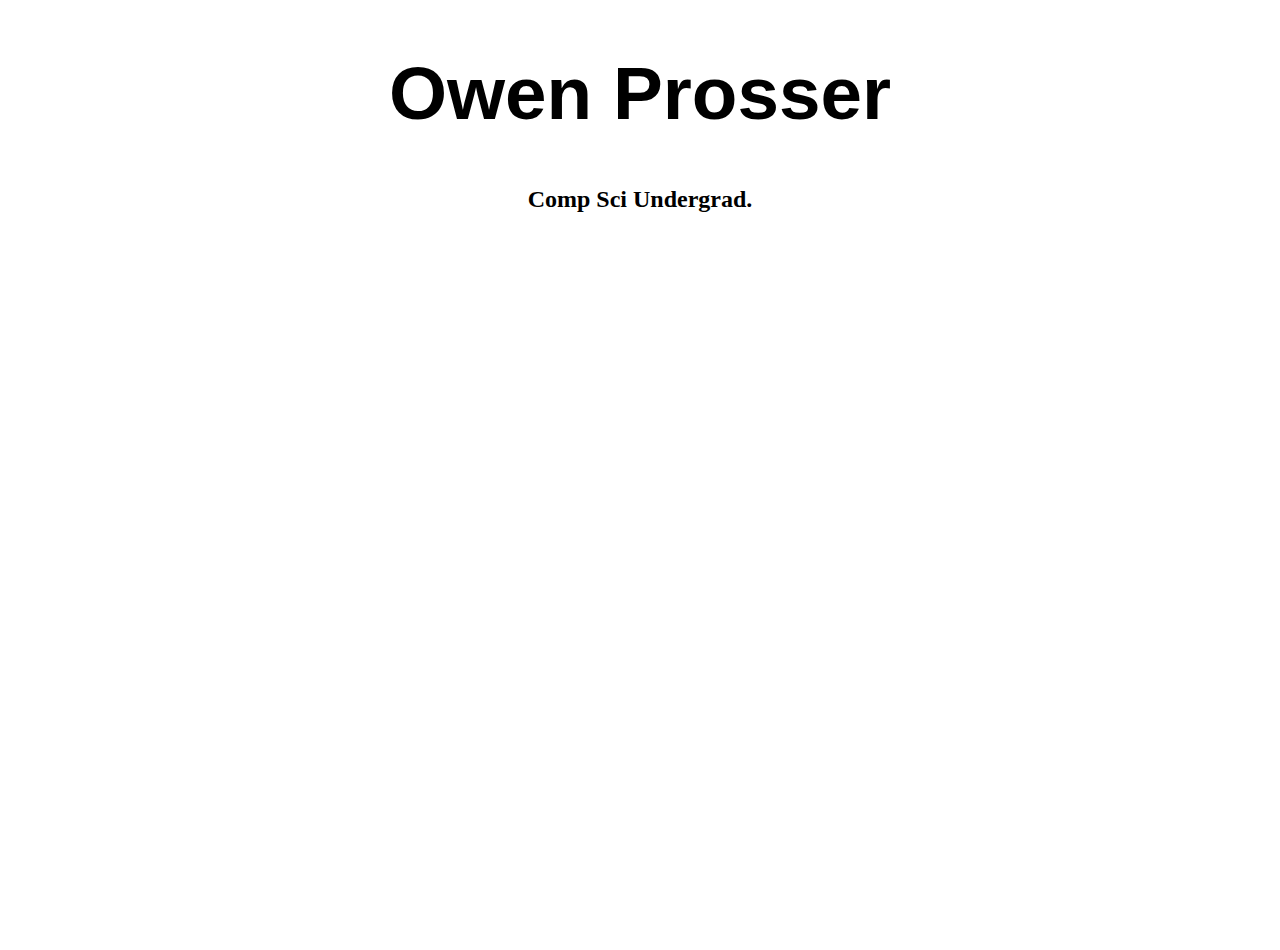
==== index.html @ d36f2c8b "init" ====
<!DOCTYPE html>
<html>
	<head>
		<link rel="stylesheet" type="text/css" href="style.css">

	</head>
	<body>

		<div class="midCol">
			<h1>
				Owen Prosser
			</h1>
			<h2>
				Comp Sci Undergrad.
			</h2>
		</div>

	<body>
</html>
---- style.css ----
html, body { 
  margin:0; 
  padding:0; 
  height:100%; 
}

.midCol{
	margin: auto;
	width: 40%;
	height: 100%;
	text-align: center;
	vertical-align: center;
}

h1{
	 font-family: "Helvetica";
	 font-size: 56pt;
}

p{
	 font-family: "Helvetica";
}
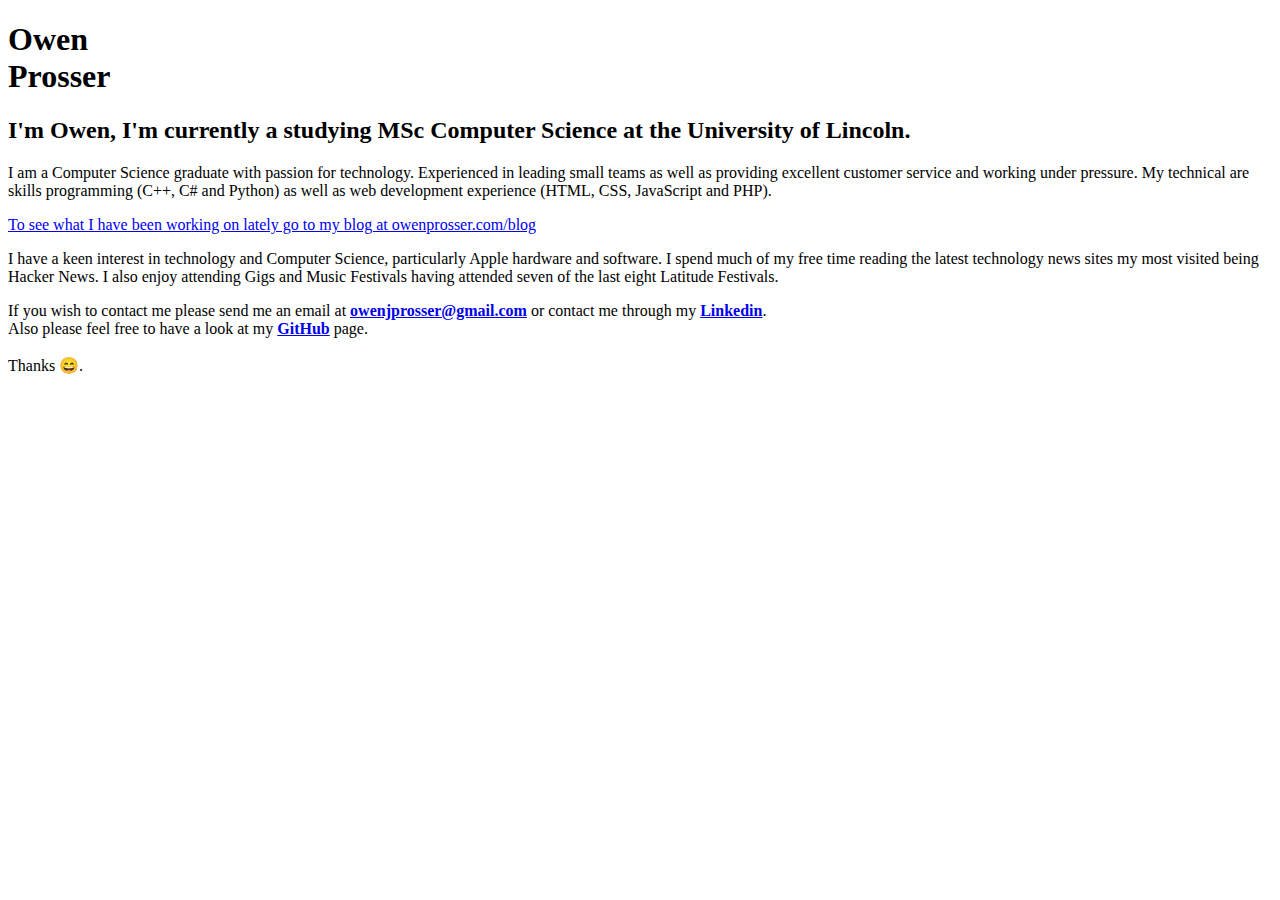
==== commit 2817863e: "init" ====
--- a/index.html
+++ b/index.html
@@ -1,19 +1,66 @@
 <!DOCTYPE html>
-<html>
+<html lang="en">
 	<head>
-		<link rel="stylesheet" type="text/css" href="style.css">
+		<!-- Regular data -->
+        <meta charset="utf-8">
+		<meta content="text/html; charset=utf-8" http-equiv="Content-Type">
+		<script src="jquery-3.3.1.min.js"></script>
+		
+		<!-- Description -->
+		<meta name="author" content="Owen Prosser"/>
+		<meta name="description" content="Owen Prosser - MSc Computer Science at the University of Lincoln."/>
+		<meta name="Resource-type" content="Document"/>
+		<meta name="viewport" content="width=device-width, initial-scale=1">
 
+		<link rel="shortcut icon" href="images/favicon.ico">
+  
+		<!-- Title -->
+		<title>Owen Prosser</title>
+		
+		<!-- CSS -->
+		<link href="http://owenprosser.com/css/style.css" rel="stylesheet" type="text/css">
+
+		<!-- Global site tag (gtag.js) - Google Analytics -->
+		<script async src="https://www.googletagmanager.com/gtag/js?id=UA-41904733-2"></script>
+		<script>
+		window.dataLayer = window.dataLayer || [];
+		function gtag(){dataLayer.push(arguments);}
+		gtag('js', new Date());
+
+		gtag('config', 'UA-41904733-2');
+		</script>
 	</head>
-	<body>
 
-		<div class="midCol">
-			<h1>
-				Owen Prosser
-			</h1>
-			<h2>
-				Comp Sci Undergrad.
-			</h2>
-		</div>
-
-	<body>
-</html>+<body>
+<h1>
+	<div class="text">
+		<div class="animate">Owen</div>
+	</div>
+	<div class="text">
+		<div class="animate delay">Prosser</div>
+	</div>
+</h1>
+<div class="about">
+	<h2 id="top">I'm Owen, I'm currently a studying MSc Computer Science at the University of Lincoln.</h2>
+	<p>I am a Computer Science graduate with passion for technology. Experienced in leading small teams as well as providing excellent customer service and working under pressure. My technical are skills programming (C++, C# and Python) as well as web development experience (HTML, CSS, JavaScript and PHP).</p>
+	<p><a href="http://owenprosser.com/blog" target="_self">To see what I have been working on lately go to my blog at owenprosser.com/blog</a></p>
+	<p>I have a keen interest in technology and Computer Science, particularly Apple hardware and software. I spend much of my free time reading the latest technology news sites my most visited being Hacker News. I also enjoy attending Gigs and Music Festivals having attended seven of the last eight Latitude Festivals.</p>
+	<p>If you wish to contact me please send me an email at
+        <b>
+            <script language="JavaScript">//Javascript to (hopefully) outsmart spambots
+                    var username = "&#111;&#119;&#101;&#110;j&#112;&#114;&#111;&#115;&#115;&#101;&#114;";
+                    var hostname = "&#103;&#109;&#097;&#105;&#108;.&#099;&#111;&#109;";
+                    var linktext = username + "&#064;" + hostname ;
+                    document.write("<a href='" + "mail" + "to:" + username + "@" + hostname + "'>" + linktext + "</a>");
+            </script>
+        </b>
+         or contact me through my 
+		<b><a href="https://www.linkedin.com/in/owenprosser" target="_blank">Linkedin</a></b>.
+		<br>Also please feel free to have a look at my 
+		<b><a href="https://www.github.com/owenprosser" target="_blank">GitHub</a></b>
+		page.
+        <br><br>Thanks 😄.
+	</p>
+</div>
+</body>
+</html>  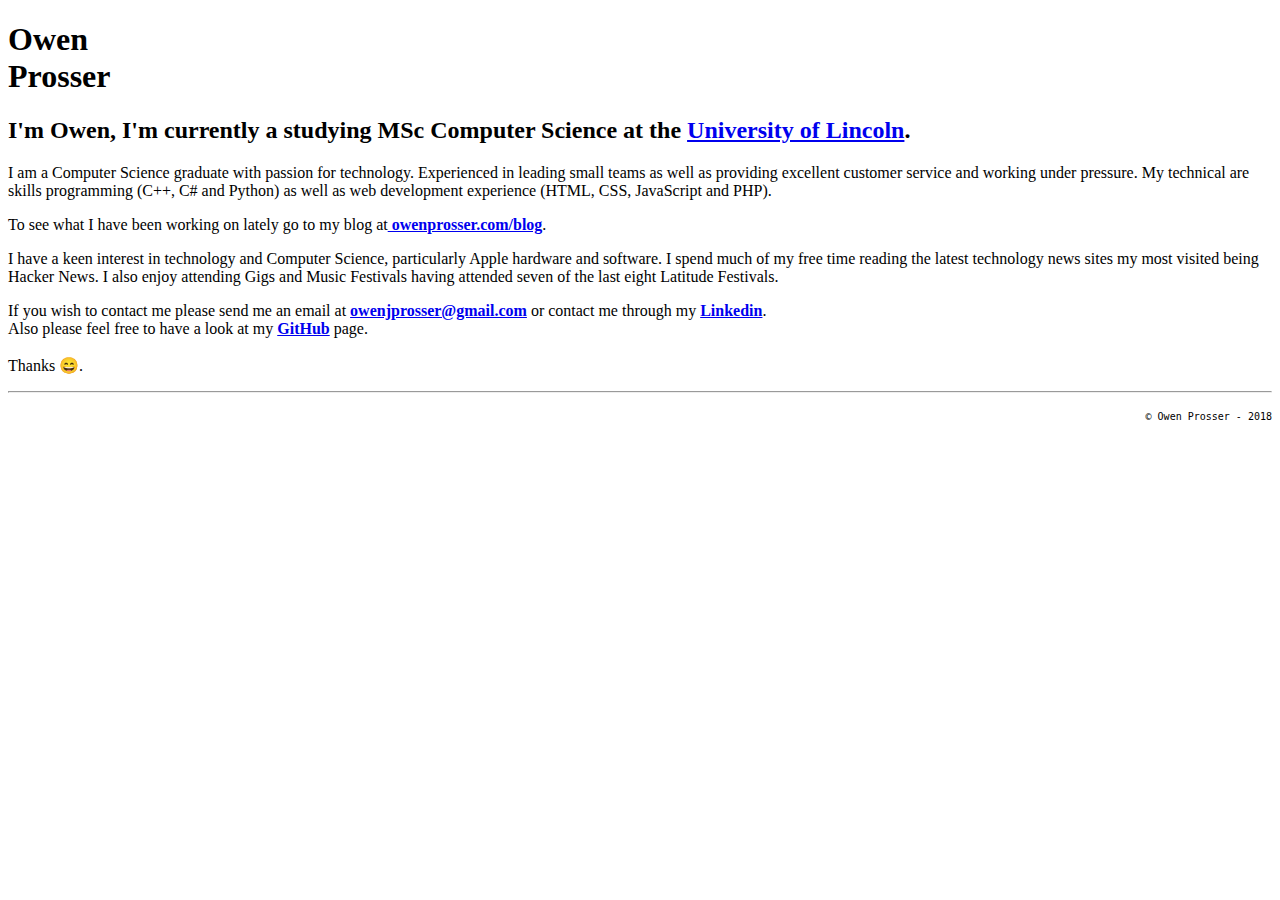
==== commit d92ea395: "small adjustments" ====
--- a/index.html
+++ b/index.html
@@ -41,9 +41,9 @@
 	</div>
 </h1>
 <div class="about">
-	<h2 id="top">I'm Owen, I'm currently a studying MSc Computer Science at the University of Lincoln.</h2>
+	<h2 id="top">I'm Owen, I'm currently a studying MSc Computer Science at the <a href="https://www.lincoln.ac.uk" target="_blank">University of Lincoln</a>.</h2>
 	<p>I am a Computer Science graduate with passion for technology. Experienced in leading small teams as well as providing excellent customer service and working under pressure. My technical are skills programming (C++, C# and Python) as well as web development experience (HTML, CSS, JavaScript and PHP).</p>
-	<p><a href="http://owenprosser.com/blog" target="_self">To see what I have been working on lately go to my blog at owenprosser.com/blog</a></p>
+	<p>To see what I have been working on lately go to my blog at<b><a href="http://owenprosser.com/blog" target="_self"> owenprosser.com/blog</a></b>.</p>
 	<p>I have a keen interest in technology and Computer Science, particularly Apple hardware and software. I spend much of my free time reading the latest technology news sites my most visited being Hacker News. I also enjoy attending Gigs and Music Festivals having attended seven of the last eight Latitude Festivals.</p>
 	<p>If you wish to contact me please send me an email at
         <b>
@@ -59,7 +59,9 @@
 		<br>Also please feel free to have a look at my 
 		<b><a href="https://www.github.com/owenprosser" target="_blank">GitHub</a></b>
 		page.
-        <br><br>Thanks 😄.
+		<br><br>Thanks 😄.
+		<hr>
+		<p style="font-size: 10px; font-family: monospace; float: right;"> &copy; Owen Prosser - 2018</p>
 	</p>
 </div>
 </body>
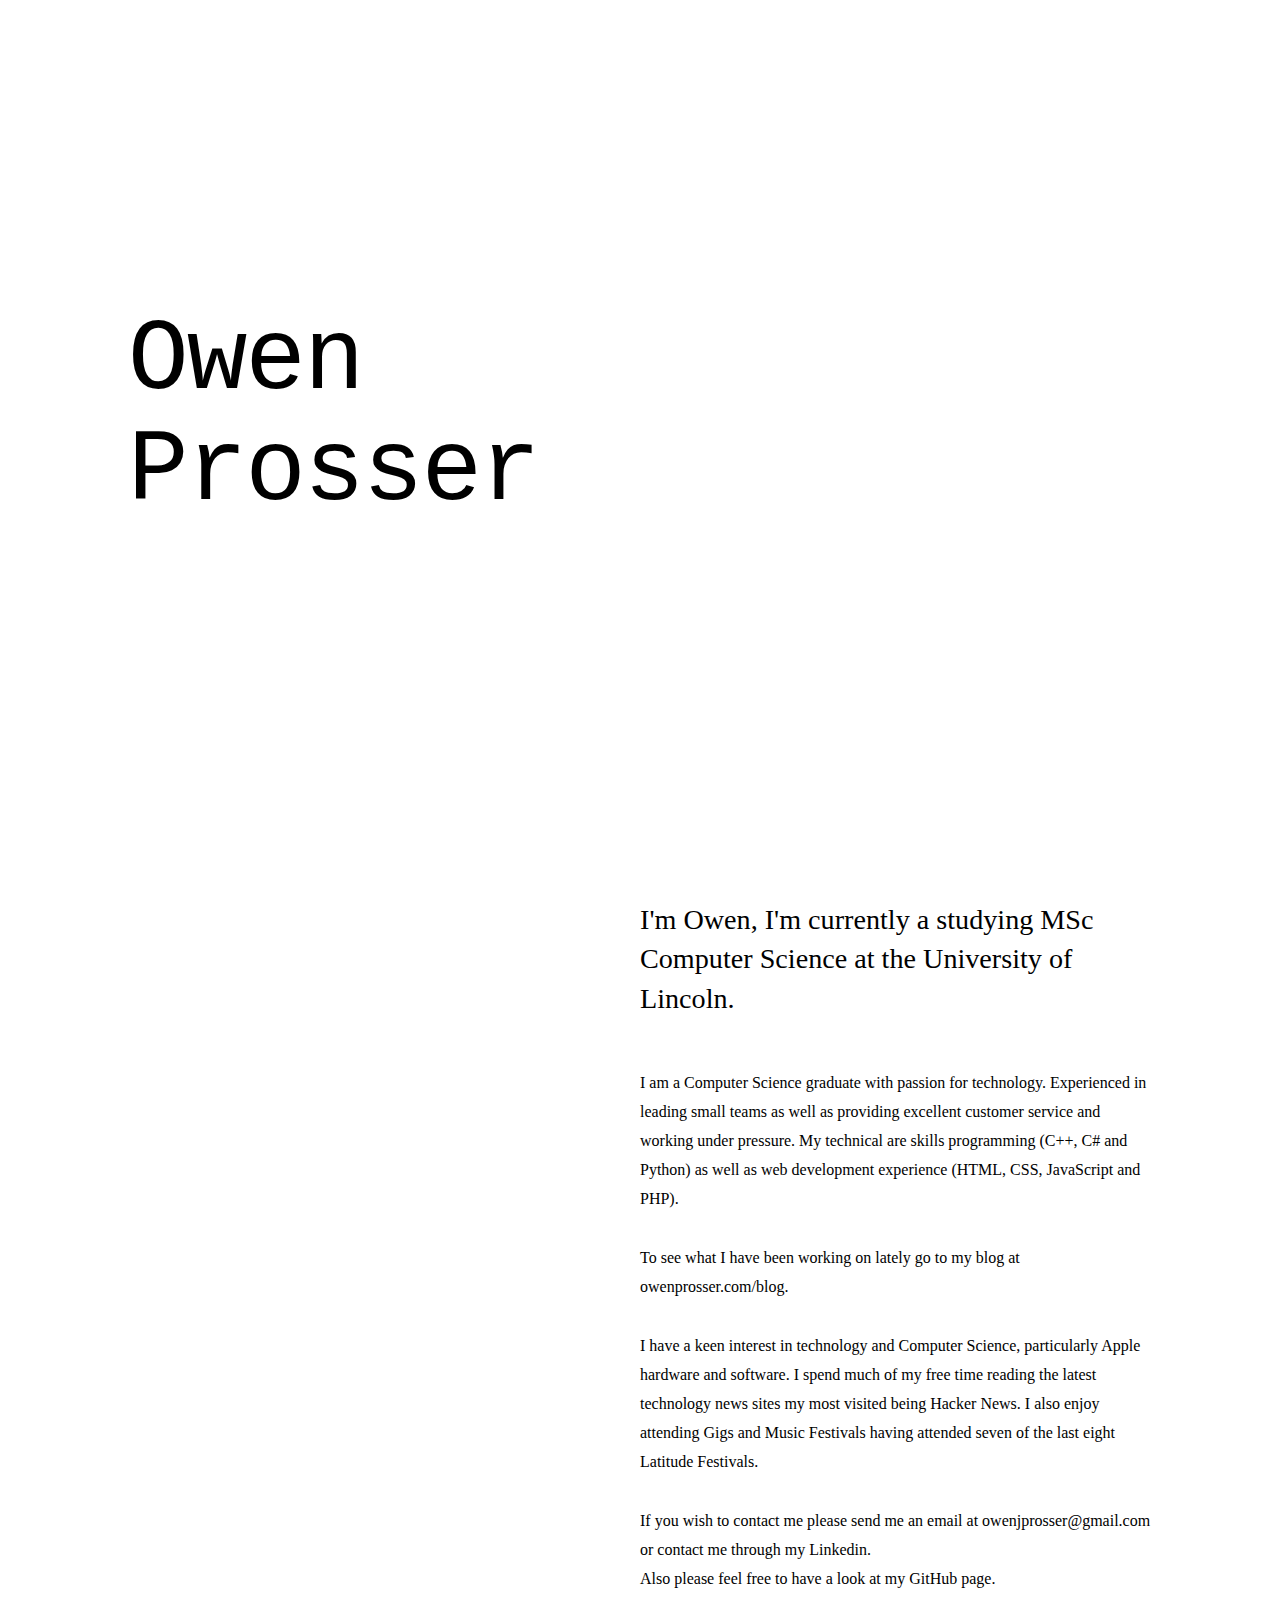
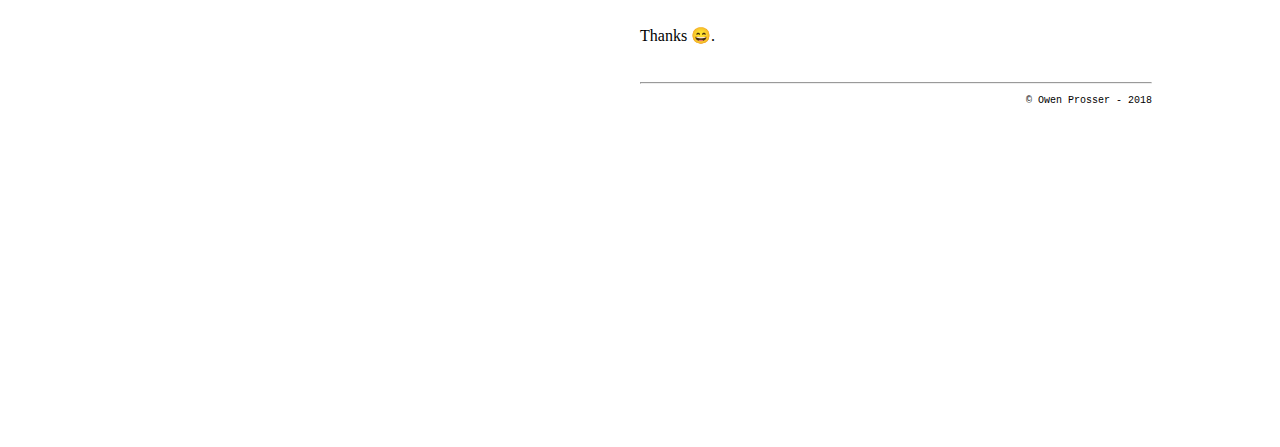
==== commit b720dbc1: "Update index.html" ====
--- a/index.html
+++ b/index.html
@@ -18,7 +18,7 @@
 		<title>Owen Prosser</title>
 		
 		<!-- CSS -->
-		<link href="http://owenprosser.com/css/style.css" rel="stylesheet" type="text/css">
+		<link href="css/style.css" rel="stylesheet" type="text/css">
 
 		<!-- Global site tag (gtag.js) - Google Analytics -->
 		<script async src="https://www.googletagmanager.com/gtag/js?id=UA-41904733-2"></script>
@@ -65,4 +65,4 @@
 	</p>
 </div>
 </body>
-</html>  +</html>  
--- a/css/style.css
+++ b/css/style.css
@@ -0,0 +1,202 @@
+h1, p {
+    color: #000
+}
+
+
+@font-face {
+    font-family: Regular;
+    src: url(../fonts/Graphik-Regular.eot);
+    src: url(../fonts/Graphik-Regular.eot?#iefix) format('embedded-opentype'), url(../fonts/Graphik-Regular.woff) format('woff'), url(../fonts/Graphik-Regular.ttf) format('truetype');
+    font-weight: 400;
+    font-style: normal
+}
+
+@font-face {
+    font-family: Semibold;
+    src: url(../fonts/Graphik-Semibold.eot);
+    src: url(../fonts/Graphik-Semibold.eot?#iefix) format('embedded-opentype'), url(../fonts/Graphik-Semibold.woff) format('woff'), url(../fonts/Graphik-Semibold.ttf) format('truetype');
+    font-weight: 600;
+    font-style: normal
+}
+
+@font-face {
+    font-family: Medium;
+    src: url(../fonts/Graphik-Medium.eot);
+    src: url(../fonts/Graphik-Medium.eot?#iefix) format('embedded-opentype'), url(../fonts/Graphik-Medium.woff) format('woff'), url(../fonts/Graphik-Medium.ttf) format('truetype');
+    font-weight: 500;
+    font-style: normal
+}
+
+a, abbr, acronym, address, applet, article, aside, audio, b, big, blockquote,
+body, canvas, caption, center, cite, code, dd, del, details, dfn, div, dl,
+dt, em, embed, fieldset, figcaption, figure, footer, form, h1, h2, h3, h4,
+h5, h6, header, hgroup, html, i, iframe, img, ins, kbd, label, legend, li,
+mark, menu, nav, object, ol, output, p, pre, q, ruby, s, samp, section, small,
+span, strike, strong, sub, summary, sup, table, tbody, td, tfoot, th, thead,
+time, tr, tt, u, ul, var, video {
+    margin: 0;
+    padding: 0;
+    border: 0;
+    font: inherit;
+    vertical-align: baseline
+}
+
+body, html {
+    -webkit-font-smoothing: antialiased;
+    -moz-osx-font-smoothing: grayscale;
+    font-smoothing: antialiased;
+    text-rendering: optimizeLegibility;
+    -webkit-tap-highlight-color: transparent !important;
+    cursor: url(../img/cursor1x.png) 6 6, default;
+    cursor: -webkit-image-set(url(../img/cursor1x.png) 1x, url(../img/cursor2x.png) 2x) 6 6, default;
+    padding: 0;
+    margin: 0;
+    -webkit-user-select: none;
+    -moz-user-select: none;
+    -ms-user-select: none;
+    user-select: none
+}
+
+a, a:after, a:visited {
+    background-color: transparent;
+    cursor: url(../img/cursor-fill1x.png) 6 6, auto;
+    cursor: -webkit-image-set(url(../img/cursor-fill1x.png) 1x, url(../img/cursor-fill2x.png) 2x) 6 6, auto;
+    text-decoration: none;
+    color: #000
+}
+
+::-webkit-scrollbar {
+    width: 3px;
+    height: 3px;
+    position: absolute
+}
+
+::-webkit-scrollbar-track {
+    -webkit-box-shadow: inset 0 0 0 transparent;
+    -webkit-border-radius: 0;
+    border-radius: 0
+}
+
+::-webkit-scrollbar-thumb {
+    -webkit-border-radius: 0;
+    border-radius: 0;
+    background: #000;
+    -webkit-box-shadow: inset 0 0 0 transparent
+}
+
+::-webkit-scrollbar-thumb:window-inactive {
+    background: #000
+}
+
+::selection {
+    background: #000;
+    color: #fff
+}
+
+::-moz-selection {
+    background: #000;
+    color: #fff
+}
+
+h1 {
+    font-size: 112px;
+    font-size: 7.9vw;
+    letter-spacing: -2px;
+    line-height: 110%;
+    font-family: Courier New;
+    position: fixed;
+    top: 34%;
+    left: 10%
+}
+
+.text {
+    position: relative;
+    display: block;
+    overflow: hidden
+}
+
+.animate {
+    -webkit-animation: animate 1.2s cubic-bezier(.2, .6, .2, 1);
+    -moz-animation: animate 1.2s cubic-bezier(.2, .6, .2, 1);
+    animation: animate 1.2s cubic-bezier(.2, .6, .2, 1);
+    -webkit-animation-fill-mode: backwards;
+    -moz-animation-fill-mode: backwards;
+    animation-fill-mode: backwards
+}
+
+@-webkit-keyframes animate {
+    0% {
+        -webkit-transform: translateY(100%)
+    }
+
+    100% {
+        -webkit-transform: translateY(0)
+    }
+}
+
+@keyframes animate {
+    0% {
+        transform: translateY(100%)
+    }
+
+    100% {
+        transform: translateY(0)
+    }
+}
+
+.delay {
+    -webkit-animation-delay: .3s;
+    animation-delay: .3
+}
+
+.about {
+    position: absolute;
+    top: 100vh;
+    left: 50%;
+    right: 10%;
+    padding-bottom: 34vh
+}
+
+h2 {
+    font-size: 32px;
+    font-size: 2.2vw;
+    line-height: 140%;
+    font-family: Medium;
+    margin-bottom: 10%
+}
+
+p {
+    font-size: 18px;
+    font-size: 1.25vw;
+    line-height: 180%;
+    font-family: Regular;
+    margin-bottom: 6%
+}
+
+b {
+    font-family: Medium
+}
+
+@media screen and (max-width:667px) {
+    h1 {
+        font-size: 68px;
+        font-size: 18vw
+    }
+
+    h2 {
+        font-size: 24px;
+        font-size: 6.4vw
+    }
+
+    p {
+        font-size: 18px;
+        font-size: 4.8vw
+    }
+
+    .about {
+        left: 0;
+        right: 0;
+        background: #fff;
+        padding: 10%
+    }
+}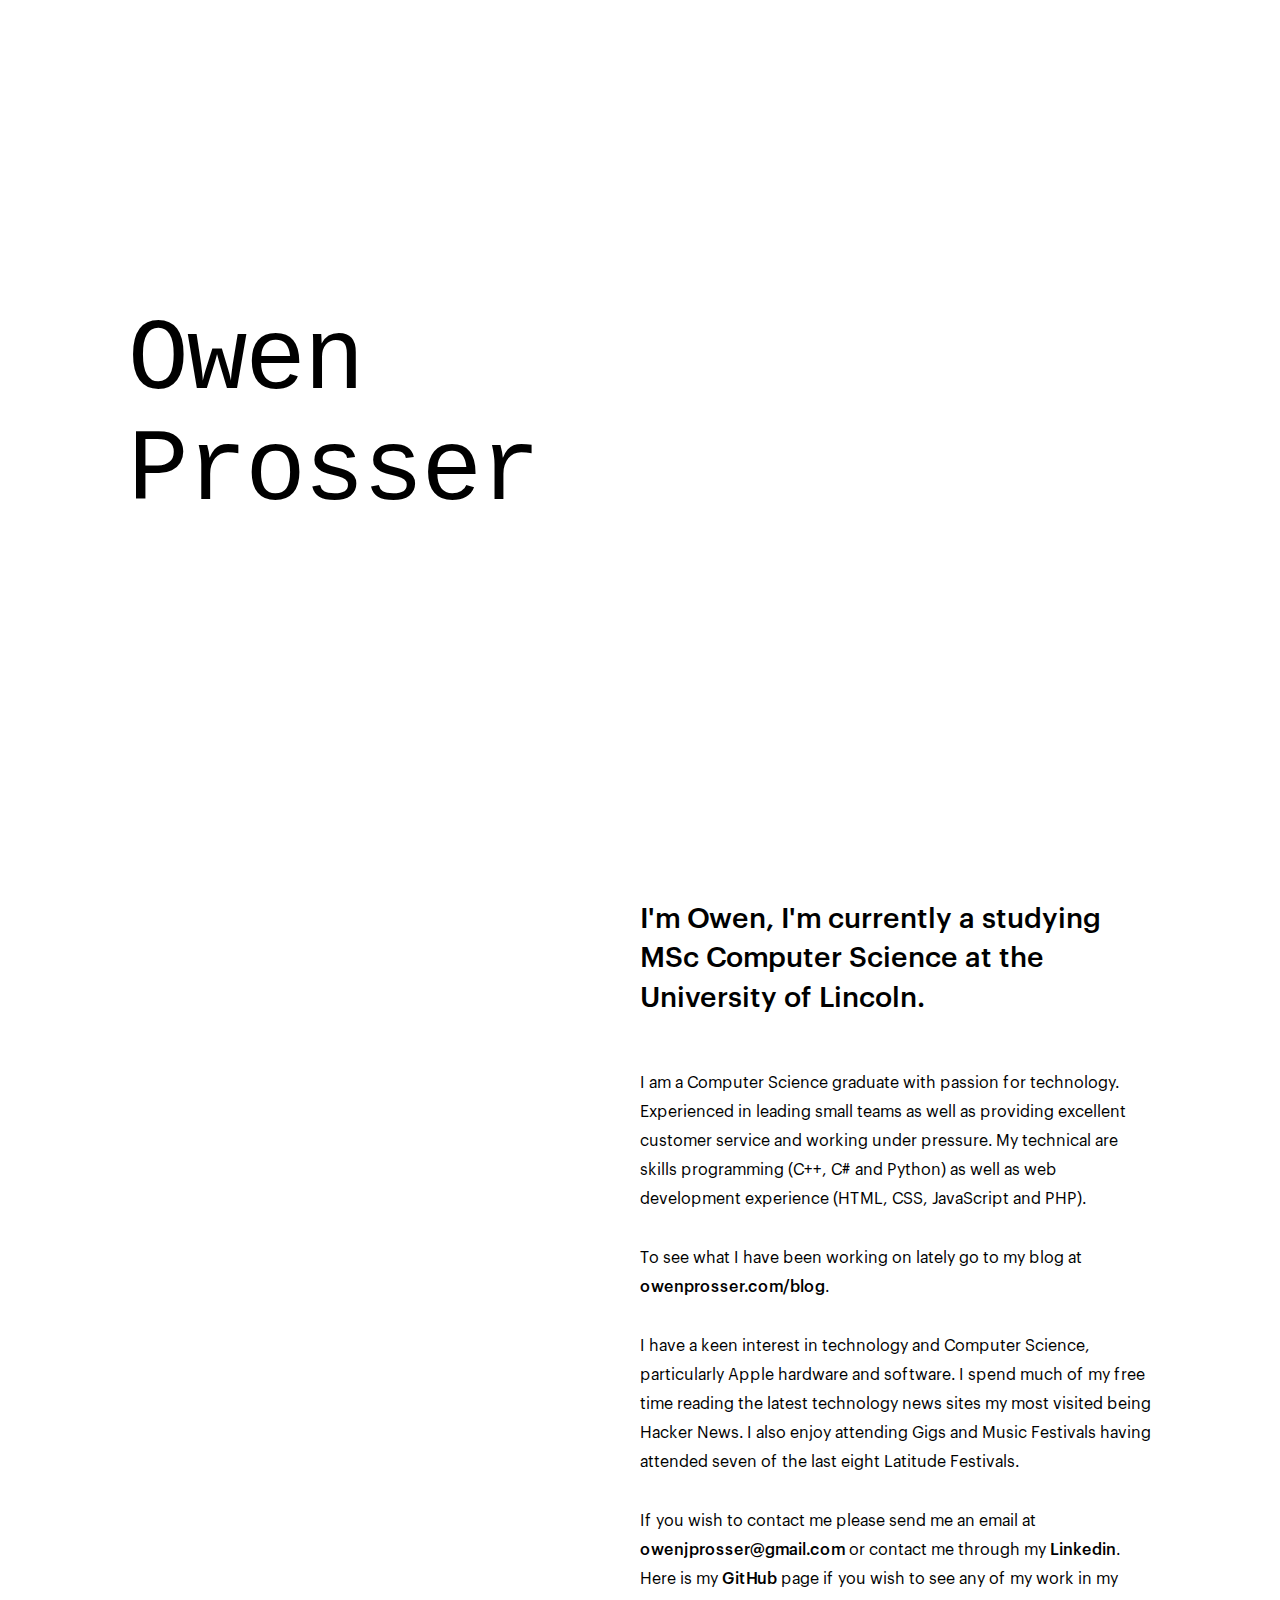
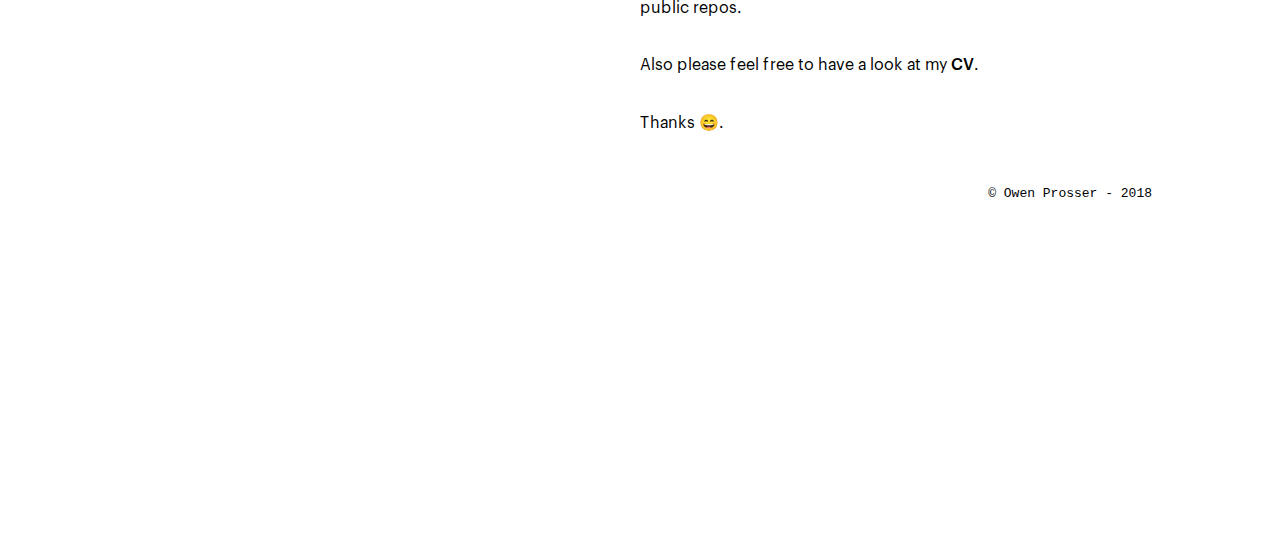
==== commit 3105c8b6: "reorganising files" ====
--- a/index.html
+++ b/index.html
@@ -56,13 +56,13 @@
         </b>
          or contact me through my 
 		<b><a href="https://www.linkedin.com/in/owenprosser" target="_blank">Linkedin</a></b>.
-		<br>Also please feel free to have a look at my 
-		<b><a href="https://www.github.com/owenprosser" target="_blank">GitHub</a></b>
-		page.
+		<br>Here is my <b><a href="https://www.github.com/owenprosser" target="_blank">GitHub</a></b> page if you wish to see any of my work in my public repos.
+		<br><br>
+		Also please feel free to have a look at my <b><a href="http://owenprosser.com/cv" target="_blank">CV</a></b>.
 		<br><br>Thanks 😄.
 		<hr>
-		<p style="font-size: 10px; font-family: monospace; float: right;"> &copy; Owen Prosser - 2018</p>
+		<p style="font-size: 13px; font-family: monospace; float: right;"> &copy; Owen Prosser - 2018</p>
 	</p>
 </div>
 </body>
-</html>  
+</html>  --- a/css/style.css
+++ b/css/style.css
@@ -199,4 +199,10 @@
         background: #fff;
         padding: 10%
     }
+}
+
+hr {
+	height: 6px;
+	background: url(http://owenprosser.com/images/hr.png) repeat-x 0 0;
+    border: 0;
 }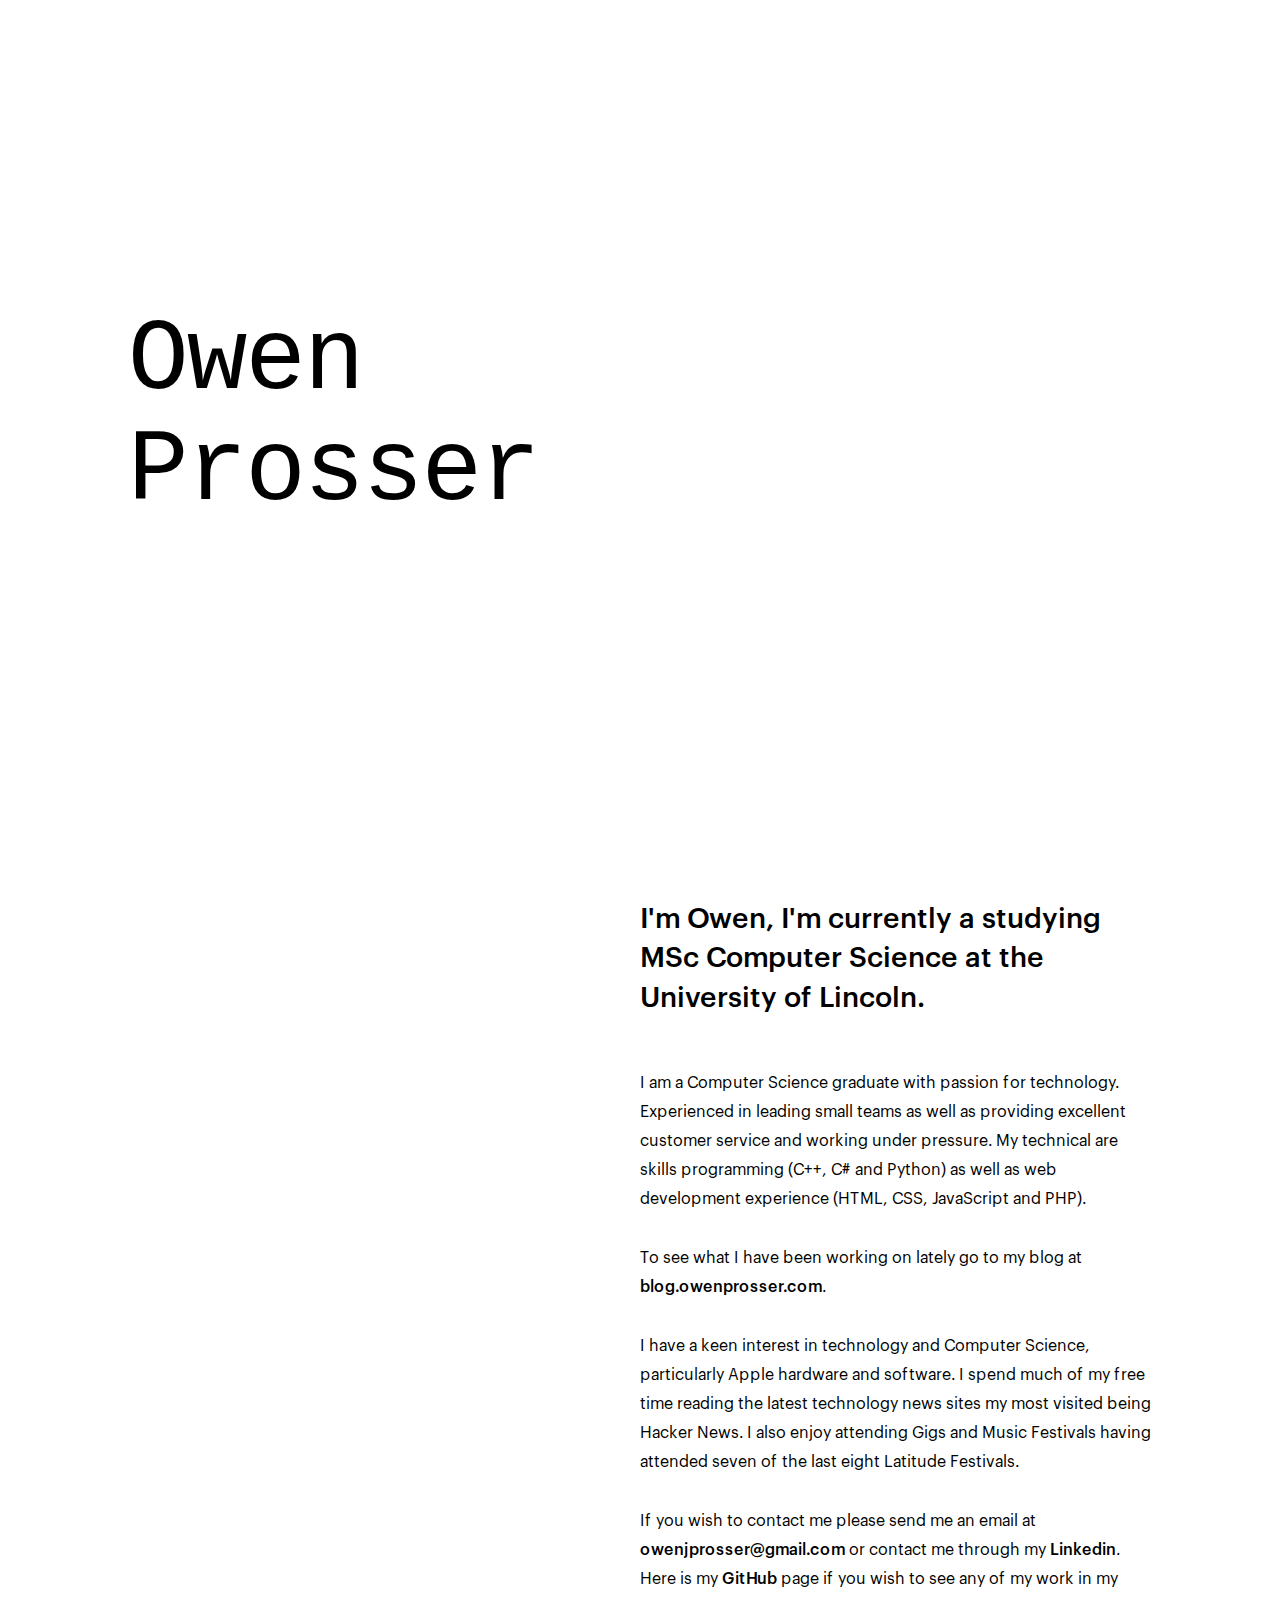
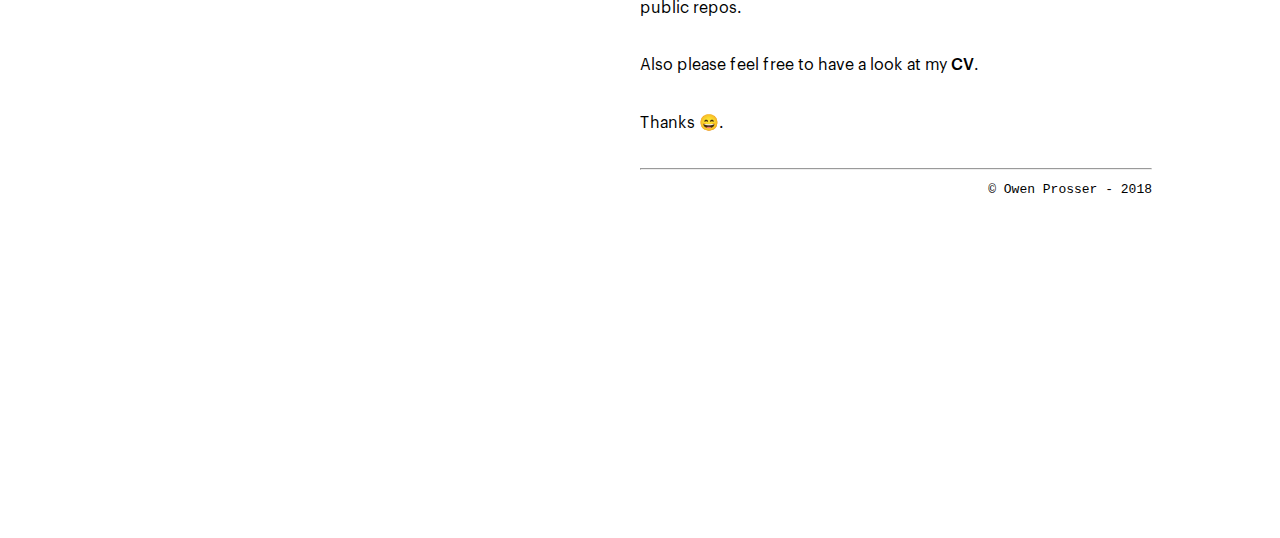
==== commit 4b834ce0: "changed blog url" ====
--- a/index.html
+++ b/index.html
@@ -1,14 +1,26 @@
 <!DOCTYPE html>
 <html lang="en">
 	<head>
+		<!-- Global Site Tag (gtag.js) - Google Analytics -->
+		<script async src="https://www.googletagmanager.com/gtag/js?id=UA-41904733-2"></script>
+		<script>
+		window.dataLayer = window.dataLayer || [];
+		function gtag(){dataLayer.push(arguments);}
+		gtag('js', new Date());
+
+		gtag('config', 'UA-41904733-2');
+		</script>
+
 		<!-- Regular data -->
-        <meta charset="utf-8">
+		<meta charset="utf-8">
+		<meta name="google-site-verification" content="I1o9xwasu0AfCMToTvv4mTYKivnSHRV0L4iujYfpDxU" />
 		<meta content="text/html; charset=utf-8" http-equiv="Content-Type">
 		<script src="jquery-3.3.1.min.js"></script>
 		
 		<!-- Description -->
 		<meta name="author" content="Owen Prosser"/>
 		<meta name="description" content="Owen Prosser - MSc Computer Science at the University of Lincoln."/>
+		<meta name="keywords" content="Owen, Prosser, Owen Prosser, Computer, Science, University, Lincoln, Graduate">
 		<meta name="Resource-type" content="Document"/>
 		<meta name="viewport" content="width=device-width, initial-scale=1">
 
@@ -19,16 +31,6 @@
 		
 		<!-- CSS -->
 		<link href="css/style.css" rel="stylesheet" type="text/css">
-
-		<!-- Global site tag (gtag.js) - Google Analytics -->
-		<script async src="https://www.googletagmanager.com/gtag/js?id=UA-41904733-2"></script>
-		<script>
-		window.dataLayer = window.dataLayer || [];
-		function gtag(){dataLayer.push(arguments);}
-		gtag('js', new Date());
-
-		gtag('config', 'UA-41904733-2');
-		</script>
 	</head>
 
 <body>
@@ -43,11 +45,11 @@
 <div class="about">
 	<h2 id="top">I'm Owen, I'm currently a studying MSc Computer Science at the <a href="https://www.lincoln.ac.uk" target="_blank">University of Lincoln</a>.</h2>
 	<p>I am a Computer Science graduate with passion for technology. Experienced in leading small teams as well as providing excellent customer service and working under pressure. My technical are skills programming (C++, C# and Python) as well as web development experience (HTML, CSS, JavaScript and PHP).</p>
-	<p>To see what I have been working on lately go to my blog at<b><a href="http://owenprosser.com/blog" target="_self"> owenprosser.com/blog</a></b>.</p>
+	<p>To see what I have been working on lately go to my blog at<b><a href="http://blog.owenprosser.com/" target="_self"> blog.owenprosser.com</a></b>.</p>
 	<p>I have a keen interest in technology and Computer Science, particularly Apple hardware and software. I spend much of my free time reading the latest technology news sites my most visited being Hacker News. I also enjoy attending Gigs and Music Festivals having attended seven of the last eight Latitude Festivals.</p>
 	<p>If you wish to contact me please send me an email at
         <b>
-            <script language="JavaScript">//Javascript to (hopefully) outsmart spambots
+            <script>//Javascript to (hopefully) outsmart spambots
                     var username = "&#111;&#119;&#101;&#110;j&#112;&#114;&#111;&#115;&#115;&#101;&#114;";
                     var hostname = "&#103;&#109;&#097;&#105;&#108;.&#099;&#111;&#109;";
                     var linktext = username + "&#064;" + hostname ;
--- a/css/style.css
+++ b/css/style.css
@@ -199,10 +199,4 @@
         background: #fff;
         padding: 10%
     }
-}
-
-hr {
-	height: 6px;
-	background: url(http://owenprosser.com/images/hr.png) repeat-x 0 0;
-    border: 0;
 }